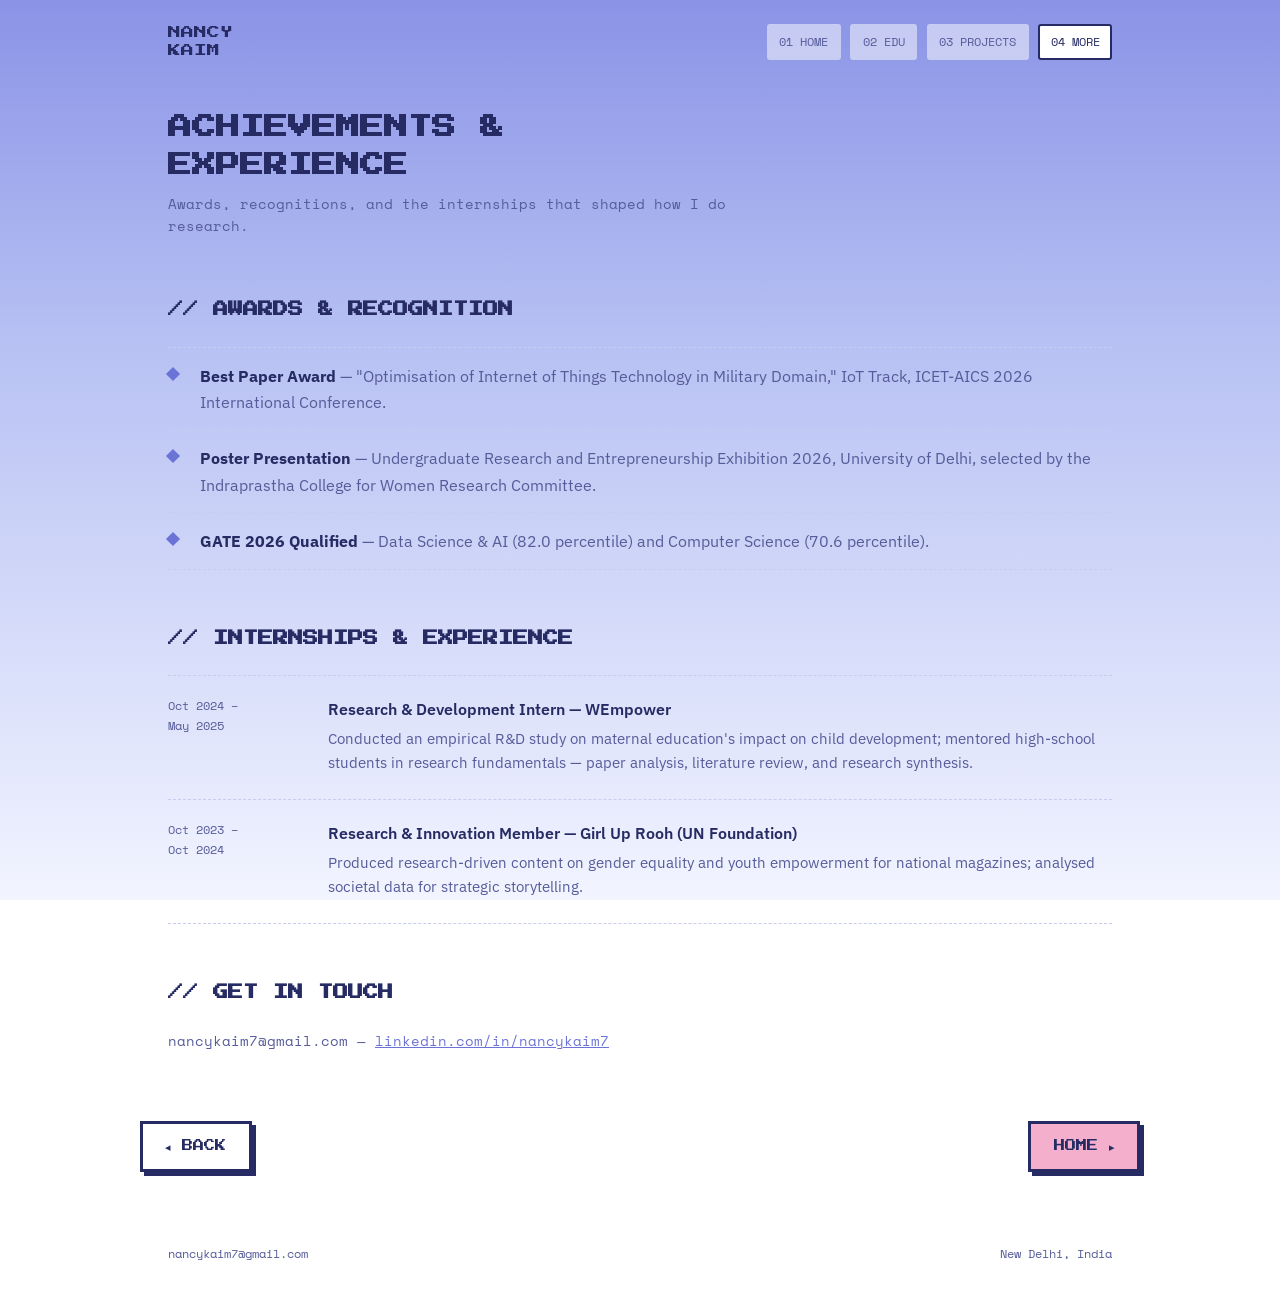
==== achievements.html @ baf7f69d "Add files via upload" ====
<!DOCTYPE html>
<html lang="en">
<head>
<meta charset="UTF-8">
<meta name="viewport" content="width=device-width, initial-scale=1.0">
<title>Achievements & Experience — Nancy Kaim</title>
<meta name="description" content="Achievements, awards, and internship experience — Nancy Kaim.">
<link rel="preconnect" href="https://fonts.googleapis.com">
<link rel="preconnect" href="https://fonts.gstatic.com" crossorigin>
<link href="https://fonts.googleapis.com/css2?family=Press+Start+2P&family=Space+Mono:wght@400;700&family=IBM+Plex+Sans:wght@400;500;600&display=swap" rel="stylesheet">
<link rel="stylesheet" href="style.css">
</head>
<body>

<header class="site">
  <div class="wrap">
    <a class="brand" href="index.html">NANCY<br>KAIM</a>
    <nav class="pages">
      <a href="index.html">01 HOME</a>
      <a href="education.html">02 EDU</a>
      <a href="projects.html">03 PROJECTS</a>
      <a href="achievements.html" class="active">04 MORE</a>
    </nav>
  </div>
</header>

<main>
  <div class="wrap">
    <h1 class="page-title">ACHIEVEMENTS &<br>EXPERIENCE</h1>
    <p class="page-lede">Awards, recognitions, and the internships that shaped how I do research.</p>
  </div>

  <section class="block">
    <div class="wrap">
      <h2>// AWARDS & RECOGNITION</h2>
      <ul class="diamond-list">
        <li><span class="diamond"></span><span><strong>Best Paper Award</strong> — "Optimisation of Internet of Things Technology in Military Domain," IoT Track, ICET-AICS 2026 International Conference.</span></li>
        <li><span class="diamond"></span><span><strong>Poster Presentation</strong> — Undergraduate Research and Entrepreneurship Exhibition 2026, University of Delhi, selected by the Indraprastha College for Women Research Committee.</span></li>
        <li><span class="diamond"></span><span><strong>GATE 2026 Qualified</strong> — Data Science &amp; AI (82.0 percentile) and Computer Science (70.6 percentile).</span></li>
      </ul>
    </div>
  </section>

  <section class="block">
    <div class="wrap">
      <h2>// INTERNSHIPS & EXPERIENCE</h2>
      <div class="edu-item">
        <div class="when">Oct 2024 –<br>May 2025</div>
        <div>
          <h3>Research & Development Intern — WEmpower</h3>
          <p class="school">Conducted an empirical R&amp;D study on maternal education's impact on child development; mentored high-school students in research fundamentals — paper analysis, literature review, and research synthesis.</p>
        </div>
      </div>
      <div class="edu-item">
        <div class="when">Oct 2023 –<br>Oct 2024</div>
        <div>
          <h3>Research & Innovation Member — Girl Up Rooh (UN Foundation)</h3>
          <p class="school">Produced research-driven content on gender equality and youth empowerment for national magazines; analysed societal data for strategic storytelling.</p>
        </div>
      </div>
    </div>
  </section>

  <section class="block">
    <div class="wrap">
      <h2>// GET IN TOUCH</h2>
      <p class="page-lede" style="margin-bottom:0;">nancykaim7@gmail.com — <a href="https://linkedin.com/in/nancykaim7" target="_blank" rel="noopener" style="color:var(--accent);">linkedin.com/in/nancykaim7</a></p>
    </div>
  </section>

  <div class="wrap next-nav">
    <a class="pixel-btn" href="projects.html">◂ BACK</a>
    <a class="pixel-btn pink" href="index.html">HOME ▸</a>
  </div>
</main>

<footer class="site">
  <div class="wrap">
    <span>nancykaim7@gmail.com</span>
    <span>New Delhi, India</span>
  </div>
</footer>

</body>
</html>
---- style.css ----
:root {
  --bg-top: #8A93E6;
  --bg-mid: #B7C1F3;
  --bg-bottom: #F2F4FF;
  --ink: #262B63;
  --muted: #565C99;
  --pink: #F3AFCC;
  --pink-dark: #E28FB4;
  --card: #EEF1FF;
  --card-line: #C6CCF2;
  --accent: #6B74D6;
  --pixel: 'Press Start 2P', monospace;
  --mono: 'Space Mono', ui-monospace, monospace;
  --sans: 'IBM Plex Sans', -apple-system, sans-serif;
  --maxw: 1000px;
}

* { box-sizing: border-box; }
html { scroll-behavior: smooth; }

body {
  margin: 0;
  background: linear-gradient(180deg, var(--bg-top) 0%, var(--bg-mid) 38%, var(--bg-bottom) 100%);
  background-attachment: fixed;
  color: var(--ink);
  font-family: var(--sans);
  font-size: 16px;
  line-height: 1.65;
}

a { color: inherit; }
a:focus-visible, button:focus-visible { outline: 2px solid var(--ink); outline-offset: 3px; }

.wrap { max-width: var(--maxw); margin: 0 auto; padding: 0 1.75rem; }

/* Header / page nav */
header.site { padding: 1.5rem 0 0.5rem; }
header.site .wrap {
  display: flex;
  align-items: center;
  justify-content: space-between;
  flex-wrap: wrap;
  gap: 1rem;
}
.brand {
  font-family: var(--pixel);
  font-size: 0.8rem;
  text-decoration: none;
  color: var(--ink);
  line-height: 1.4;
}
nav.pages { display: flex; gap: 0.6rem; flex-wrap: wrap; }
nav.pages a {
  font-family: var(--mono);
  font-size: 0.72rem;
  text-decoration: none;
  color: var(--muted);
  background: rgba(255,255,255,0.5);
  border: 2px solid var(--card-line);
  padding: 0.4rem 0.65rem;
  border-radius: 3px;
}
nav.pages a.active, nav.pages a:hover {
  color: var(--ink);
  border-color: var(--ink);
  background: #fff;
}

/* Sparkle decorations */
.sparkle { position: absolute; opacity: 0.85; pointer-events: none; }
.sparkle svg { width: 100%; height: 100%; fill: var(--ink); }

/* Hero / monitor page */
.hero-page {
  min-height: 82vh;
  display: flex;
  align-items: center;
  justify-content: center;
  position: relative;
  padding: 2rem 0 3rem;
  overflow: hidden;
}
.hero-inner { text-align: center; position: relative; z-index: 2; }
.hero-inner h1 {
  font-family: var(--pixel);
  font-size: clamp(1.3rem, 4vw, 2.1rem);
  line-height: 1.6;
  margin: 0 0 0.75rem;
  letter-spacing: 1px;
}
.hero-inner .tagline {
  font-family: var(--mono);
  font-size: 0.95rem;
  color: var(--muted);
  margin: 0 0 2.25rem;
}
.hero-inner .tagline .cursor {
  display: inline-block;
  width: 8px; height: 1em;
  background: var(--ink);
  margin-left: 2px;
  vertical-align: text-bottom;
  animation: blink 1.1s steps(1) infinite;
}
@keyframes blink { 50% { opacity: 0; } }
@media (prefers-reduced-motion: reduce) { .cursor { animation: none; } }

/* CRT monitor */
.monitor { width: min(340px, 78vw); margin: 0 auto 2.25rem; position: relative; z-index: 2; }
.monitor .case {
  background: var(--pink);
  border: 3px solid var(--ink);
  border-radius: 22px 22px 60px 60px / 22px 22px 44px 44px;
  padding: 20px 20px 34px;
  box-shadow: 7px 7px 0 var(--ink);
}
.monitor .screen {
  background: #1C2058;
  border: 4px solid var(--ink);
  border-radius: 9px;
  aspect-ratio: 4 / 3;
  overflow: hidden;
  position: relative;
  display: flex;
  align-items: center;
  justify-content: center;
}
.monitor .screen img { width: 100%; height: 100%; object-fit: cover; display: block; }
.monitor .screen .placeholder {
  font-family: var(--mono);
  color: #C7CEFF;
  font-size: 0.75rem;
  text-align: center;
  padding: 1rem;
}
.monitor .screen::after {
  content: '';
  position: absolute; inset: 0;
  background: repeating-linear-gradient(to bottom, rgba(255,255,255,0.06) 0px, rgba(255,255,255,0.06) 1px, transparent 1px, transparent 3px);
  pointer-events: none;
}
.monitor .neck { width: 70px; height: 22px; background: var(--pink-dark); border: 3px solid var(--ink); border-top: none; margin: 0 auto; }
.monitor .base { width: 150px; height: 16px; background: var(--pink-dark); border: 3px solid var(--ink); border-radius: 6px; margin: -2px auto 0; }

/* Pixel button */
.pixel-btn {
  display: inline-block;
  font-family: var(--pixel);
  font-size: 0.7rem;
  color: var(--ink);
  background: #fff;
  border: 3px solid var(--ink);
  padding: 0.85rem 1.4rem;
  text-decoration: none;
  box-shadow: 4px 4px 0 var(--ink);
  transition: transform 0.08s ease, box-shadow 0.08s ease;
}
.pixel-btn:hover { transform: translate(2px, 2px); box-shadow: 2px 2px 0 var(--ink); }
.pixel-btn.pink { background: var(--pink); }

/* Content pages */
.page-title {
  font-family: var(--pixel);
  font-size: clamp(1.1rem, 3vw, 1.5rem);
  margin: 2.5rem 0 0.5rem;
  line-height: 1.6;
}
.page-lede { font-family: var(--mono); font-size: 0.85rem; color: var(--muted); max-width: 62ch; margin: 0 0 2rem; }

section.block { padding: 1.75rem 0; }
section.block h2 {
  font-family: var(--pixel);
  font-size: 0.95rem;
  margin: 0 0 1.5rem;
  line-height: 1.7;
}

/* Diamond bullet list */
ul.diamond-list { list-style: none; margin: 0; padding: 0; }
ul.diamond-list li {
  display: grid;
  grid-template-columns: 18px 1fr;
  gap: 0.85rem;
  align-items: start;
  padding: 0.9rem 0;
  border-top: 1px dashed var(--card-line);
  color: var(--muted);
}
ul.diamond-list li:last-child { border-bottom: 1px dashed var(--card-line); }
ul.diamond-list li .diamond {
  width: 10px; height: 10px;
  background: var(--accent);
  transform: rotate(45deg);
  margin-top: 6px;
}
ul.diamond-list li strong { color: var(--ink); }

/* Cards */
.card {
  background: var(--card);
  border: 2px solid var(--card-line);
  border-radius: 10px;
  padding: 1.5rem;
}

/* Education timeline items */
.edu-item {
  display: grid;
  grid-template-columns: 140px 1fr;
  gap: 1.25rem;
  padding: 1.25rem 0;
  border-top: 1px dashed var(--card-line);
}
section.block .edu-item:last-child { border-bottom: 1px dashed var(--card-line); }
.edu-item .when { font-family: var(--mono); font-size: 0.75rem; color: var(--muted); }
.edu-item h3 { margin: 0 0 0.25rem; font-size: 1rem; font-weight: 600; }
.edu-item .school { color: var(--muted); margin: 0 0 0.25rem; font-size: 0.92rem; }
.edu-item .score { font-family: var(--mono); font-size: 0.78rem; color: var(--accent); }
@media (max-width: 620px) { .edu-item { grid-template-columns: 1fr; gap: 0.3rem; } }

/* Stat band */
.stats { display: grid; grid-template-columns: repeat(3, 1fr); gap: 1px; background: var(--card-line); border: 2px solid var(--card-line); border-radius: 10px; overflow: hidden; margin: 1.5rem 0; }
.stat { background: var(--card); padding: 1.4rem; text-align: center; }
.stat .num { font-family: var(--pixel); font-size: 1.1rem; color: var(--accent); }
.stat .label { font-family: var(--mono); font-size: 0.68rem; color: var(--muted); margin-top: 0.6rem; }
@media (max-width: 620px) { .stats { grid-template-columns: 1fr; } }

/* Publications */
ol.pubs { list-style: none; margin: 0; padding: 0; }
ol.pubs li {
  display: grid;
  grid-template-columns: 2.4rem 1fr;
  gap: 1rem;
  padding: 1rem 0;
  border-top: 1px dashed var(--card-line);
  color: var(--muted);
  font-size: 0.92rem;
}
ol.pubs li:last-child { border-bottom: 1px dashed var(--card-line); }
ol.pubs li span.n { font-family: var(--mono); font-size: 0.78rem; color: var(--accent); }

/* Projects grid */
.project-grid {
  display: grid;
  grid-template-columns: repeat(2, 1fr);
  gap: 1.25rem;
}
@media (max-width: 720px) { .project-grid { grid-template-columns: 1fr; } }
.project-box {
  background: var(--card);
  border: 2px solid var(--card-line);
  border-radius: 10px;
  padding: 1.4rem;
  display: flex;
  flex-direction: column;
  gap: 0.6rem;
}
.project-box h3 { margin: 0; font-size: 1.05rem; font-family: var(--sans); font-weight: 600; }
.project-box .tags { font-family: var(--mono); font-size: 0.7rem; color: var(--accent); }
.project-box p { margin: 0; color: var(--muted); font-size: 0.92rem; }
.project-box a.box-link {
  margin-top: auto;
  font-family: var(--mono);
  font-size: 0.75rem;
  color: var(--ink);
  text-decoration: none;
  border-top: 1px dashed var(--card-line);
  padding-top: 0.75rem;
}
.project-box a.box-link:hover { color: var(--accent); }

/* Footer / next nav */
.next-nav {
  display: flex;
  justify-content: space-between;
  align-items: center;
  padding: 2.5rem 0 3rem;
  flex-wrap: wrap;
  gap: 1rem;
}
footer.site { padding: 1.5rem 0 2.5rem; }
footer.site .wrap {
  display: flex;
  justify-content: space-between;
  align-items: center;
  font-family: var(--mono);
  font-size: 0.72rem;
  color: var(--muted);
  flex-wrap: wrap;
  gap: 0.75rem;
}
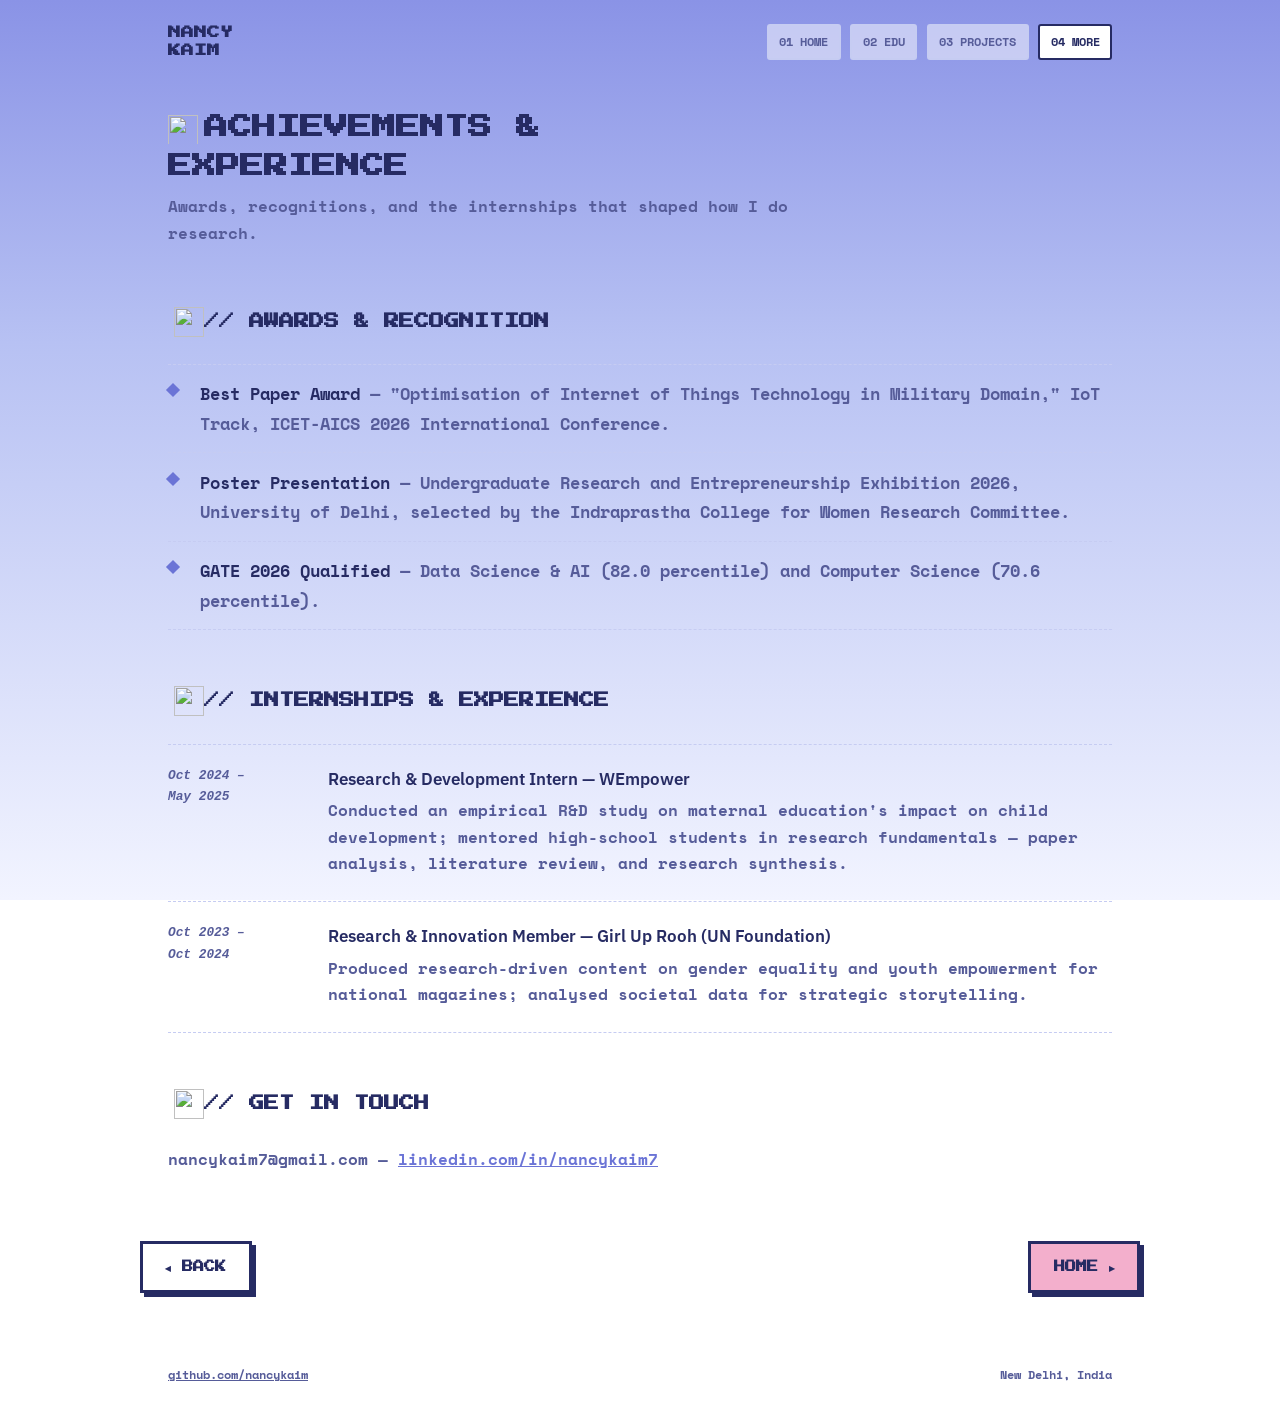
==== commit 474878fd: "Update achievements.html" ====
--- a/achievements.html
+++ b/achievements.html
@@ -26,13 +26,13 @@
 
 <main>
   <div class="wrap">
-    <h1 class="page-title">ACHIEVEMENTS &<br>EXPERIENCE</h1>
+    <h1 class="page-title"><img class="sticker" src="image/icon2.png" alt="">ACHIEVEMENTS &<br>EXPERIENCE</h1>
     <p class="page-lede">Awards, recognitions, and the internships that shaped how I do research.</p>
   </div>
 
   <section class="block">
     <div class="wrap">
-      <h2>// AWARDS & RECOGNITION</h2>
+      <h2><img class="sticker" src="image/icon1.png" alt="">// AWARDS & RECOGNITION</h2>
       <ul class="diamond-list">
         <li><span class="diamond"></span><span><strong>Best Paper Award</strong> — "Optimisation of Internet of Things Technology in Military Domain," IoT Track, ICET-AICS 2026 International Conference.</span></li>
         <li><span class="diamond"></span><span><strong>Poster Presentation</strong> — Undergraduate Research and Entrepreneurship Exhibition 2026, University of Delhi, selected by the Indraprastha College for Women Research Committee.</span></li>
@@ -43,7 +43,7 @@
 
   <section class="block">
     <div class="wrap">
-      <h2>// INTERNSHIPS & EXPERIENCE</h2>
+      <h2><img class="sticker" src="image/icon4.png" alt="">// INTERNSHIPS & EXPERIENCE</h2>
       <div class="edu-item">
         <div class="when">Oct 2024 –<br>May 2025</div>
         <div>
@@ -63,7 +63,7 @@
 
   <section class="block">
     <div class="wrap">
-      <h2>// GET IN TOUCH</h2>
+      <h2><img class="sticker" src="image/icon6.png" alt="">// GET IN TOUCH</h2>
       <p class="page-lede" style="margin-bottom:0;">nancykaim7@gmail.com — <a href="https://linkedin.com/in/nancykaim7" target="_blank" rel="noopener" style="color:var(--accent);">linkedin.com/in/nancykaim7</a></p>
     </div>
   </section>
@@ -76,7 +76,7 @@
 
 <footer class="site">
   <div class="wrap">
-    <span>nancykaim7@gmail.com</span>
+    <a href="https://github.com/nancykaim" target="_blank" rel="noopener">github.com/nancykaim</a>
     <span>New Delhi, India</span>
   </div>
 </footer>
--- a/style.css
+++ b/style.css
@@ -23,9 +23,26 @@
   background: linear-gradient(180deg, var(--bg-top) 0%, var(--bg-mid) 38%, var(--bg-bottom) 100%);
   background-attachment: fixed;
   color: var(--ink);
-  font-family: var(--sans);
-  font-size: 16px;
-  line-height: 1.65;
+  font-family: var(--mono);
+  font-weight: 700;
+  font-size: 1.08rem;
+  line-height: 1.7;
+}
+
+/* Sticker icons beside headings */
+.sticker {
+  width: 30px;
+  height: 30px;
+  object-fit: contain;
+  vertical-align: middle;
+  margin: 0 0.4rem 0.2rem 0;
+  display: inline-block;
+}
+h1 .sticker:last-child, h2 .sticker:last-child { margin: 0 0 0.2rem 0.4rem; }
+
+/* Dates read as italic throughout */
+.when, .project-box .when, em.date {
+  font-style: italic;
 }
 
 a { color: inherit; }
@@ -165,7 +182,7 @@
   margin: 2.5rem 0 0.5rem;
   line-height: 1.6;
 }
-.page-lede { font-family: var(--mono); font-size: 0.85rem; color: var(--muted); max-width: 62ch; margin: 0 0 2rem; }
+.page-lede { font-family: var(--mono); font-size: 0.98rem; color: var(--muted); max-width: 62ch; margin: 0 0 2rem; }
 
 section.block { padding: 1.75rem 0; }
 section.block h2 {
@@ -202,6 +219,7 @@
   border-radius: 10px;
   padding: 1.5rem;
 }
+.card h3 { font-family: var(--sans); font-weight: 600; }
 
 /* Education timeline items */
 .edu-item {
@@ -212,9 +230,9 @@
   border-top: 1px dashed var(--card-line);
 }
 section.block .edu-item:last-child { border-bottom: 1px dashed var(--card-line); }
-.edu-item .when { font-family: var(--mono); font-size: 0.75rem; color: var(--muted); }
-.edu-item h3 { margin: 0 0 0.25rem; font-size: 1rem; font-weight: 600; }
-.edu-item .school { color: var(--muted); margin: 0 0 0.25rem; font-size: 0.92rem; }
+.edu-item .when { font-family: var(--mono); font-size: 0.8rem; color: var(--muted); }
+.edu-item h3 { margin: 0 0 0.25rem; font-size: 1.05rem; font-weight: 600; font-family: var(--sans); }
+.edu-item .school { color: var(--muted); margin: 0 0 0.25rem; font-size: 0.98rem; }
 .edu-item .score { font-family: var(--mono); font-size: 0.78rem; color: var(--accent); }
 @media (max-width: 620px) { .edu-item { grid-template-columns: 1fr; gap: 0.3rem; } }
 
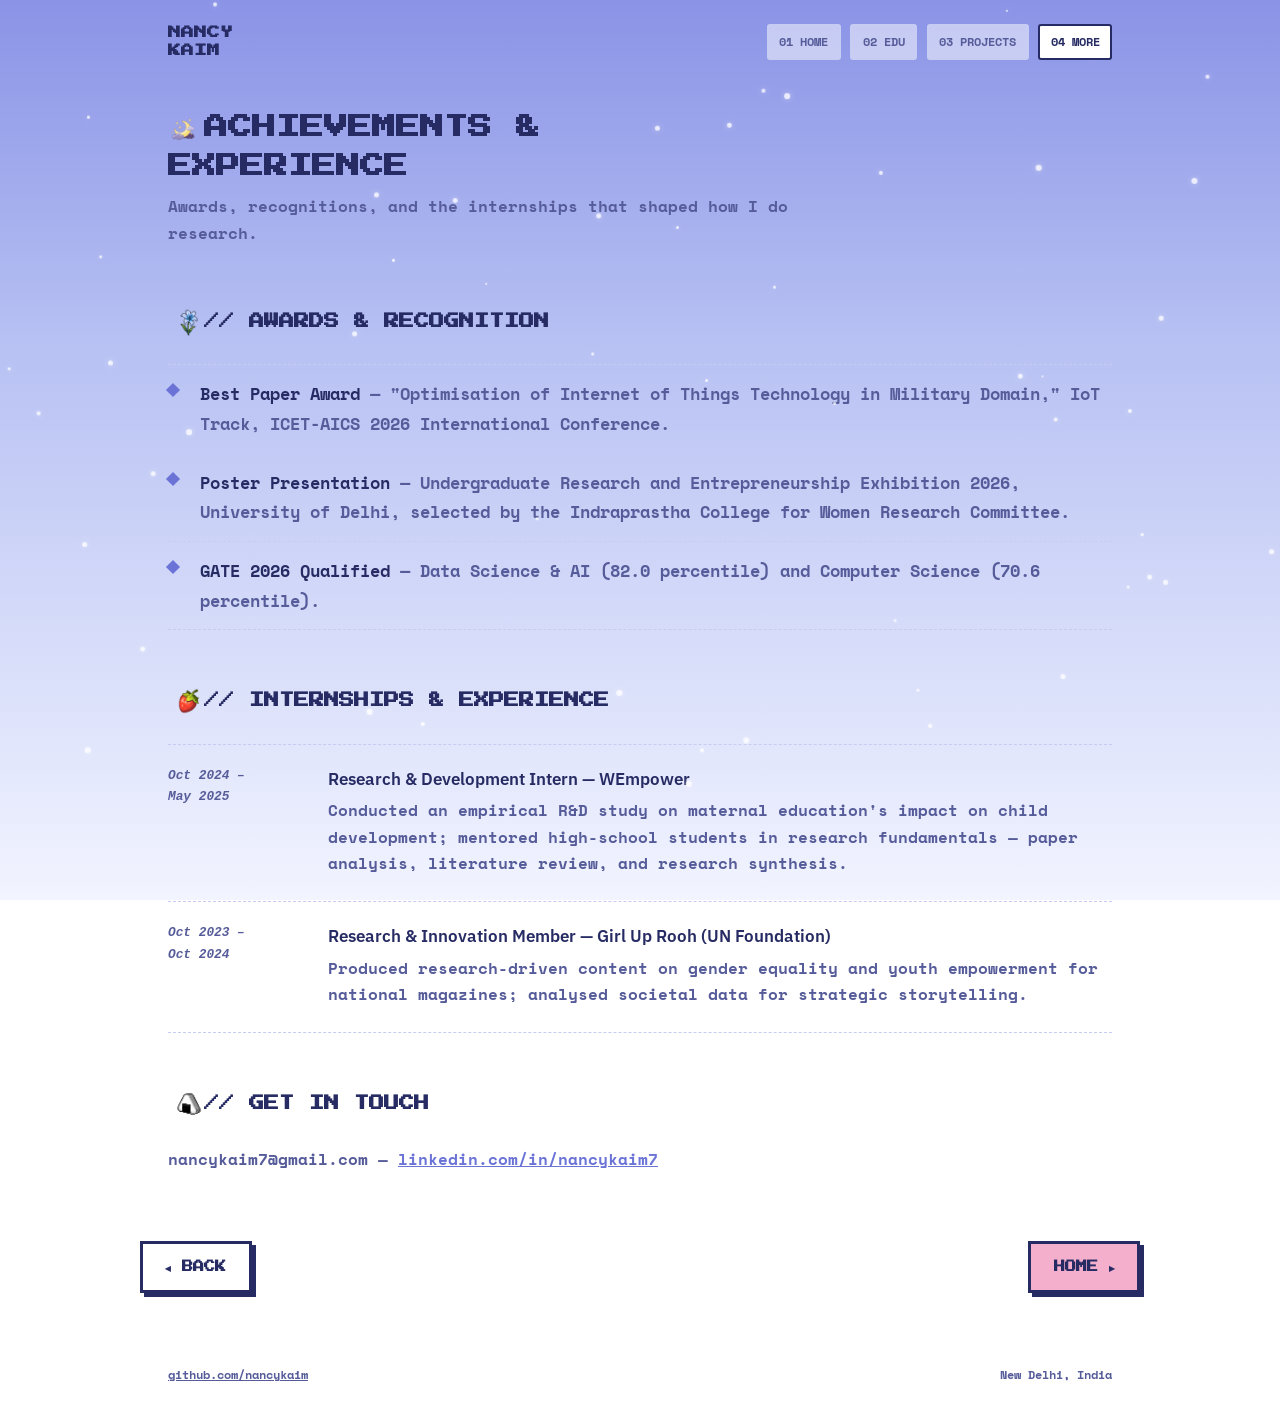
==== commit da146659: "Update achievements.html" ====
--- a/achievements.html
+++ b/achievements.html
@@ -11,7 +11,7 @@
 <link rel="stylesheet" href="style.css">
 </head>
 <body>
-
+<div id="star-field" aria-hidden="true"></div>
 <header class="site">
   <div class="wrap">
     <a class="brand" href="index.html">NANCY<br>KAIM</a>
@@ -26,7 +26,7 @@
 
 <main>
   <div class="wrap">
-    <h1 class="page-title"><img class="sticker" src="image/icon2.png" alt="">ACHIEVEMENTS &<br>EXPERIENCE</h1>
+    <h1 class="page-title"><img class="sticker" src="image/icon1.png" alt="">ACHIEVEMENTS &<br>EXPERIENCE</h1>
     <p class="page-lede">Awards, recognitions, and the internships that shaped how I do research.</p>
   </div>
 
@@ -43,7 +43,7 @@
 
   <section class="block">
     <div class="wrap">
-      <h2><img class="sticker" src="image/icon4.png" alt="">// INTERNSHIPS & EXPERIENCE</h2>
+      <h2><img class="sticker" src="image/icon1.png" alt="">// INTERNSHIPS & EXPERIENCE</h2>
       <div class="edu-item">
         <div class="when">Oct 2024 –<br>May 2025</div>
         <div>
@@ -63,7 +63,7 @@
 
   <section class="block">
     <div class="wrap">
-      <h2><img class="sticker" src="image/icon6.png" alt="">// GET IN TOUCH</h2>
+      <h2><img class="sticker" src="image/icon1.png" alt="">// GET IN TOUCH</h2>
       <p class="page-lede" style="margin-bottom:0;">nancykaim7@gmail.com — <a href="https://linkedin.com/in/nancykaim7" target="_blank" rel="noopener" style="color:var(--accent);">linkedin.com/in/nancykaim7</a></p>
     </div>
   </section>
@@ -81,5 +81,6 @@
   </div>
 </footer>
 
+<script src="script.js"></script>
 </body>
 </html>
--- a/style.css
+++ b/style.css
@@ -15,12 +15,22 @@
   --maxw: 1000px;
 }
 
-* { box-sizing: border-box; }
-html { scroll-behavior: smooth; }
+* {
+  box-sizing: border-box;
+}
+
+html {
+  scroll-behavior: smooth;
+}
 
 body {
   margin: 0;
-  background: linear-gradient(180deg, var(--bg-top) 0%, var(--bg-mid) 38%, var(--bg-bottom) 100%);
+  background: linear-gradient(
+    180deg,
+    var(--bg-top) 0%,
+    var(--bg-mid) 38%,
+    var(--bg-bottom) 100%
+  );
   background-attachment: fixed;
   color: var(--ink);
   font-family: var(--mono);
@@ -38,20 +48,40 @@
   margin: 0 0.4rem 0.2rem 0;
   display: inline-block;
 }
-h1 .sticker:last-child, h2 .sticker:last-child { margin: 0 0 0.2rem 0.4rem; }
+
+h1 .sticker:last-child,
+h2 .sticker:last-child {
+  margin: 0 0 0.2rem 0.4rem;
+}
 
 /* Dates read as italic throughout */
-.when, .project-box .when, em.date {
+.when,
+.project-box .when,
+em.date {
   font-style: italic;
 }
 
-a { color: inherit; }
-a:focus-visible, button:focus-visible { outline: 2px solid var(--ink); outline-offset: 3px; }
-
-.wrap { max-width: var(--maxw); margin: 0 auto; padding: 0 1.75rem; }
+a {
+  color: inherit;
+}
+
+a:focus-visible,
+button:focus-visible {
+  outline: 2px solid var(--ink);
+  outline-offset: 3px;
+}
+
+.wrap {
+  max-width: var(--maxw);
+  margin: 0 auto;
+  padding: 0 1.75rem;
+}
 
 /* Header / page nav */
-header.site { padding: 1.5rem 0 0.5rem; }
+header.site {
+  padding: 1.5rem 0 0.5rem;
+}
+
 header.site .wrap {
   display: flex;
   align-items: center;
@@ -59,6 +89,7 @@
   flex-wrap: wrap;
   gap: 1rem;
 }
+
 .brand {
   font-family: var(--pixel);
   font-size: 0.8rem;
@@ -66,26 +97,43 @@
   color: var(--ink);
   line-height: 1.4;
 }
-nav.pages { display: flex; gap: 0.6rem; flex-wrap: wrap; }
+
+nav.pages {
+  display: flex;
+  gap: 0.6rem;
+  flex-wrap: wrap;
+}
+
 nav.pages a {
   font-family: var(--mono);
   font-size: 0.72rem;
   text-decoration: none;
   color: var(--muted);
-  background: rgba(255,255,255,0.5);
+  background: rgba(255, 255, 255, 0.5);
   border: 2px solid var(--card-line);
   padding: 0.4rem 0.65rem;
   border-radius: 3px;
 }
-nav.pages a.active, nav.pages a:hover {
+
+nav.pages a.active,
+nav.pages a:hover {
   color: var(--ink);
   border-color: var(--ink);
   background: #fff;
 }
 
 /* Sparkle decorations */
-.sparkle { position: absolute; opacity: 0.85; pointer-events: none; }
-.sparkle svg { width: 100%; height: 100%; fill: var(--ink); }
+.sparkle {
+  position: absolute;
+  opacity: 0.85;
+  pointer-events: none;
+}
+
+.sparkle svg {
+  width: 100%;
+  height: 100%;
+  fill: var(--ink);
+}
 
 /* Hero / monitor page */
 .hero-page {
@@ -97,7 +145,13 @@
   padding: 2rem 0 3rem;
   overflow: hidden;
 }
-.hero-inner { text-align: center; position: relative; z-index: 2; }
+
+.hero-inner {
+  text-align: center;
+  position: relative;
+  z-index: 2;
+}
+
 .hero-inner h1 {
   font-family: var(--pixel);
   font-size: clamp(1.3rem, 4vw, 2.1rem);
@@ -105,25 +159,44 @@
   margin: 0 0 0.75rem;
   letter-spacing: 1px;
 }
+
 .hero-inner .tagline {
   font-family: var(--mono);
   font-size: 0.95rem;
   color: var(--muted);
   margin: 0 0 2.25rem;
 }
+
 .hero-inner .tagline .cursor {
   display: inline-block;
-  width: 8px; height: 1em;
+  width: 8px;
+  height: 1em;
   background: var(--ink);
   margin-left: 2px;
   vertical-align: text-bottom;
   animation: blink 1.1s steps(1) infinite;
 }
-@keyframes blink { 50% { opacity: 0; } }
-@media (prefers-reduced-motion: reduce) { .cursor { animation: none; } }
+
+@keyframes blink {
+  50% {
+    opacity: 0;
+  }
+}
+
+@media (prefers-reduced-motion: reduce) {
+  .cursor {
+    animation: none;
+  }
+}
 
 /* CRT monitor */
-.monitor { width: min(340px, 78vw); margin: 0 auto 2.25rem; position: relative; z-index: 2; }
+.monitor {
+  width: min(340px, 78vw);
+  margin: 0 auto 1rem;
+  position: relative;
+  z-index: 2;
+}
+
 .monitor .case {
   background: var(--pink);
   border: 3px solid var(--ink);
@@ -131,6 +204,7 @@
   padding: 20px 20px 34px;
   box-shadow: 7px 7px 0 var(--ink);
 }
+
 .monitor .screen {
   background: #1C2058;
   border: 4px solid var(--ink);
@@ -142,7 +216,14 @@
   align-items: center;
   justify-content: center;
 }
-.monitor .screen img { width: 100%; height: 100%; object-fit: cover; display: block; }
+
+.monitor .screen img {
+  width: 100%;
+  height: 100%;
+  object-fit: cover;
+  display: block;
+}
+
 .monitor .screen .placeholder {
   font-family: var(--mono);
   color: #C7CEFF;
@@ -150,14 +231,77 @@
   text-align: center;
   padding: 1rem;
 }
+
 .monitor .screen::after {
   content: '';
-  position: absolute; inset: 0;
-  background: repeating-linear-gradient(to bottom, rgba(255,255,255,0.06) 0px, rgba(255,255,255,0.06) 1px, transparent 1px, transparent 3px);
+  position: absolute;
+  inset: 0;
+  background: repeating-linear-gradient(
+    to bottom,
+    rgba(255, 255, 255, 0.06) 0px,
+    rgba(255, 255, 255, 0.06) 1px,
+    transparent 1px,
+    transparent 3px
+  );
   pointer-events: none;
 }
-.monitor .neck { width: 70px; height: 22px; background: var(--pink-dark); border: 3px solid var(--ink); border-top: none; margin: 0 auto; }
-.monitor .base { width: 150px; height: 16px; background: var(--pink-dark); border: 3px solid var(--ink); border-radius: 6px; margin: -2px auto 0; }
+
+.monitor .neck {
+  width: 70px;
+  height: 22px;
+  background: var(--pink-dark);
+  border: 3px solid var(--ink);
+  border-top: none;
+  margin: 0 auto;
+}
+
+.monitor .base {
+  width: 150px;
+  height: 16px;
+  background: var(--pink-dark);
+  border: 3px solid var(--ink);
+  border-radius: 6px;
+  margin: -2px auto 0;
+}
+
+
+/* Resume download button */
+.resume-btn {
+  display: inline-block;
+  margin: 0 auto 1.75rem;
+  padding: 0.65rem 1rem;
+
+  font-family: var(--pixel);
+  font-size: 0.55rem;
+  line-height: 1.5;
+
+  color: var(--ink);
+  background: rgba(255, 255, 255, 0.85);
+
+  border: 3px solid var(--ink);
+  border-radius: 3px;
+
+  text-decoration: none;
+
+  box-shadow: 4px 4px 0 var(--ink);
+
+  transition:
+    transform 0.08s ease,
+    box-shadow 0.08s ease,
+    background 0.08s ease;
+}
+
+.resume-btn:hover {
+  background: var(--pink);
+  transform: translate(2px, 2px);
+  box-shadow: 2px 2px 0 var(--ink);
+}
+
+.resume-btn:active {
+  transform: translate(4px, 4px);
+  box-shadow: none;
+}
+
 
 /* Pixel button */
 .pixel-btn {
@@ -170,10 +314,20 @@
   padding: 0.85rem 1.4rem;
   text-decoration: none;
   box-shadow: 4px 4px 0 var(--ink);
-  transition: transform 0.08s ease, box-shadow 0.08s ease;
-}
-.pixel-btn:hover { transform: translate(2px, 2px); box-shadow: 2px 2px 0 var(--ink); }
-.pixel-btn.pink { background: var(--pink); }
+  transition:
+    transform 0.08s ease,
+    box-shadow 0.08s ease;
+}
+
+.pixel-btn:hover {
+  transform: translate(2px, 2px);
+  box-shadow: 2px 2px 0 var(--ink);
+}
+
+.pixel-btn.pink {
+  background: var(--pink);
+}
+
 
 /* Content pages */
 .page-title {
@@ -182,9 +336,19 @@
   margin: 2.5rem 0 0.5rem;
   line-height: 1.6;
 }
-.page-lede { font-family: var(--mono); font-size: 0.98rem; color: var(--muted); max-width: 62ch; margin: 0 0 2rem; }
-
-section.block { padding: 1.75rem 0; }
+
+.page-lede {
+  font-family: var(--mono);
+  font-size: 0.98rem;
+  color: var(--muted);
+  max-width: 62ch;
+  margin: 0 0 2rem;
+}
+
+section.block {
+  padding: 1.75rem 0;
+}
+
 section.block h2 {
   font-family: var(--pixel);
   font-size: 0.95rem;
@@ -192,8 +356,14 @@
   line-height: 1.7;
 }
 
+
 /* Diamond bullet list */
-ul.diamond-list { list-style: none; margin: 0; padding: 0; }
+ul.diamond-list {
+  list-style: none;
+  margin: 0;
+  padding: 0;
+}
+
 ul.diamond-list li {
   display: grid;
   grid-template-columns: 18px 1fr;
@@ -203,14 +373,23 @@
   border-top: 1px dashed var(--card-line);
   color: var(--muted);
 }
-ul.diamond-list li:last-child { border-bottom: 1px dashed var(--card-line); }
+
+ul.diamond-list li:last-child {
+  border-bottom: 1px dashed var(--card-line);
+}
+
 ul.diamond-list li .diamond {
-  width: 10px; height: 10px;
+  width: 10px;
+  height: 10px;
   background: var(--accent);
   transform: rotate(45deg);
   margin-top: 6px;
 }
-ul.diamond-list li strong { color: var(--ink); }
+
+ul.diamond-list li strong {
+  color: var(--ink);
+}
+
 
 /* Cards */
 .card {
@@ -219,7 +398,12 @@
   border-radius: 10px;
   padding: 1.5rem;
 }
-.card h3 { font-family: var(--sans); font-weight: 600; }
+
+.card h3 {
+  font-family: var(--sans);
+  font-weight: 600;
+}
+
 
 /* Education timeline items */
 .edu-item {
@@ -229,22 +413,89 @@
   padding: 1.25rem 0;
   border-top: 1px dashed var(--card-line);
 }
-section.block .edu-item:last-child { border-bottom: 1px dashed var(--card-line); }
-.edu-item .when { font-family: var(--mono); font-size: 0.8rem; color: var(--muted); }
-.edu-item h3 { margin: 0 0 0.25rem; font-size: 1.05rem; font-weight: 600; font-family: var(--sans); }
-.edu-item .school { color: var(--muted); margin: 0 0 0.25rem; font-size: 0.98rem; }
-.edu-item .score { font-family: var(--mono); font-size: 0.78rem; color: var(--accent); }
-@media (max-width: 620px) { .edu-item { grid-template-columns: 1fr; gap: 0.3rem; } }
+
+section.block .edu-item:last-child {
+  border-bottom: 1px dashed var(--card-line);
+}
+
+.edu-item .when {
+  font-family: var(--mono);
+  font-size: 0.8rem;
+  color: var(--muted);
+}
+
+.edu-item h3 {
+  margin: 0 0 0.25rem;
+  font-size: 1.05rem;
+  font-weight: 600;
+  font-family: var(--sans);
+}
+
+.edu-item .school {
+  color: var(--muted);
+  margin: 0 0 0.25rem;
+  font-size: 0.98rem;
+}
+
+.edu-item .score {
+  font-family: var(--mono);
+  font-size: 0.78rem;
+  color: var(--accent);
+}
+
+@media (max-width: 620px) {
+  .edu-item {
+    grid-template-columns: 1fr;
+    gap: 0.3rem;
+  }
+}
+
 
 /* Stat band */
-.stats { display: grid; grid-template-columns: repeat(3, 1fr); gap: 1px; background: var(--card-line); border: 2px solid var(--card-line); border-radius: 10px; overflow: hidden; margin: 1.5rem 0; }
-.stat { background: var(--card); padding: 1.4rem; text-align: center; }
-.stat .num { font-family: var(--pixel); font-size: 1.1rem; color: var(--accent); }
-.stat .label { font-family: var(--mono); font-size: 0.68rem; color: var(--muted); margin-top: 0.6rem; }
-@media (max-width: 620px) { .stats { grid-template-columns: 1fr; } }
+.stats {
+  display: grid;
+  grid-template-columns: repeat(3, 1fr);
+  gap: 1px;
+  background: var(--card-line);
+  border: 2px solid var(--card-line);
+  border-radius: 10px;
+  overflow: hidden;
+  margin: 1.5rem 0;
+}
+
+.stat {
+  background: var(--card);
+  padding: 1.4rem;
+  text-align: center;
+}
+
+.stat .num {
+  font-family: var(--pixel);
+  font-size: 1.1rem;
+  color: var(--accent);
+}
+
+.stat .label {
+  font-family: var(--mono);
+  font-size: 0.68rem;
+  color: var(--muted);
+  margin-top: 0.6rem;
+}
+
+@media (max-width: 620px) {
+  .stats {
+    grid-template-columns: 1fr;
+  }
+}
+
 
 /* Publications */
-ol.pubs { list-style: none; margin: 0; padding: 0; }
+ol.pubs {
+  list-style: none;
+  margin: 0;
+  padding: 0;
+}
+
 ol.pubs li {
   display: grid;
   grid-template-columns: 2.4rem 1fr;
@@ -254,8 +505,17 @@
   color: var(--muted);
   font-size: 0.92rem;
 }
-ol.pubs li:last-child { border-bottom: 1px dashed var(--card-line); }
-ol.pubs li span.n { font-family: var(--mono); font-size: 0.78rem; color: var(--accent); }
+
+ol.pubs li:last-child {
+  border-bottom: 1px dashed var(--card-line);
+}
+
+ol.pubs li span.n {
+  font-family: var(--mono);
+  font-size: 0.78rem;
+  color: var(--accent);
+}
+
 
 /* Projects grid */
 .project-grid {
@@ -263,7 +523,13 @@
   grid-template-columns: repeat(2, 1fr);
   gap: 1.25rem;
 }
-@media (max-width: 720px) { .project-grid { grid-template-columns: 1fr; } }
+
+@media (max-width: 720px) {
+  .project-grid {
+    grid-template-columns: 1fr;
+  }
+}
+
 .project-box {
   background: var(--card);
   border: 2px solid var(--card-line);
@@ -273,9 +539,26 @@
   flex-direction: column;
   gap: 0.6rem;
 }
-.project-box h3 { margin: 0; font-size: 1.05rem; font-family: var(--sans); font-weight: 600; }
-.project-box .tags { font-family: var(--mono); font-size: 0.7rem; color: var(--accent); }
-.project-box p { margin: 0; color: var(--muted); font-size: 0.92rem; }
+
+.project-box h3 {
+  margin: 0;
+  font-size: 1.05rem;
+  font-family: var(--sans);
+  font-weight: 600;
+}
+
+.project-box .tags {
+  font-family: var(--mono);
+  font-size: 0.7rem;
+  color: var(--accent);
+}
+
+.project-box p {
+  margin: 0;
+  color: var(--muted);
+  font-size: 0.92rem;
+}
+
 .project-box a.box-link {
   margin-top: auto;
   font-family: var(--mono);
@@ -285,7 +568,11 @@
   border-top: 1px dashed var(--card-line);
   padding-top: 0.75rem;
 }
-.project-box a.box-link:hover { color: var(--accent); }
+
+.project-box a.box-link:hover {
+  color: var(--accent);
+}
+
 
 /* Footer / next nav */
 .next-nav {
@@ -296,7 +583,11 @@
   flex-wrap: wrap;
   gap: 1rem;
 }
-footer.site { padding: 1.5rem 0 2.5rem; }
+
+footer.site {
+  padding: 1.5rem 0 2.5rem;
+}
+
 footer.site .wrap {
   display: flex;
   justify-content: space-between;
@@ -307,3 +598,33 @@
   flex-wrap: wrap;
   gap: 0.75rem;
 }
+
+
+/* =========================
+   Interactive Star Field
+   ========================= */
+
+#star-field {
+  position: fixed;
+  inset: 0;
+  overflow: hidden;
+  pointer-events: none;
+  z-index: 0;
+}
+
+.star {
+  position: absolute;
+  width: 5px;
+  height: 5px;
+  background: rgba(255, 255, 255, 0.8);
+  transform: translate(-50%, -50%);
+  border-radius: 50%;
+  box-shadow: 0 0 6px rgba(255, 255, 255, 0.45);
+  will-change: transform;
+}
+
+.hero-page,
+.site {
+  position: relative;
+  z-index: 1;
+}
